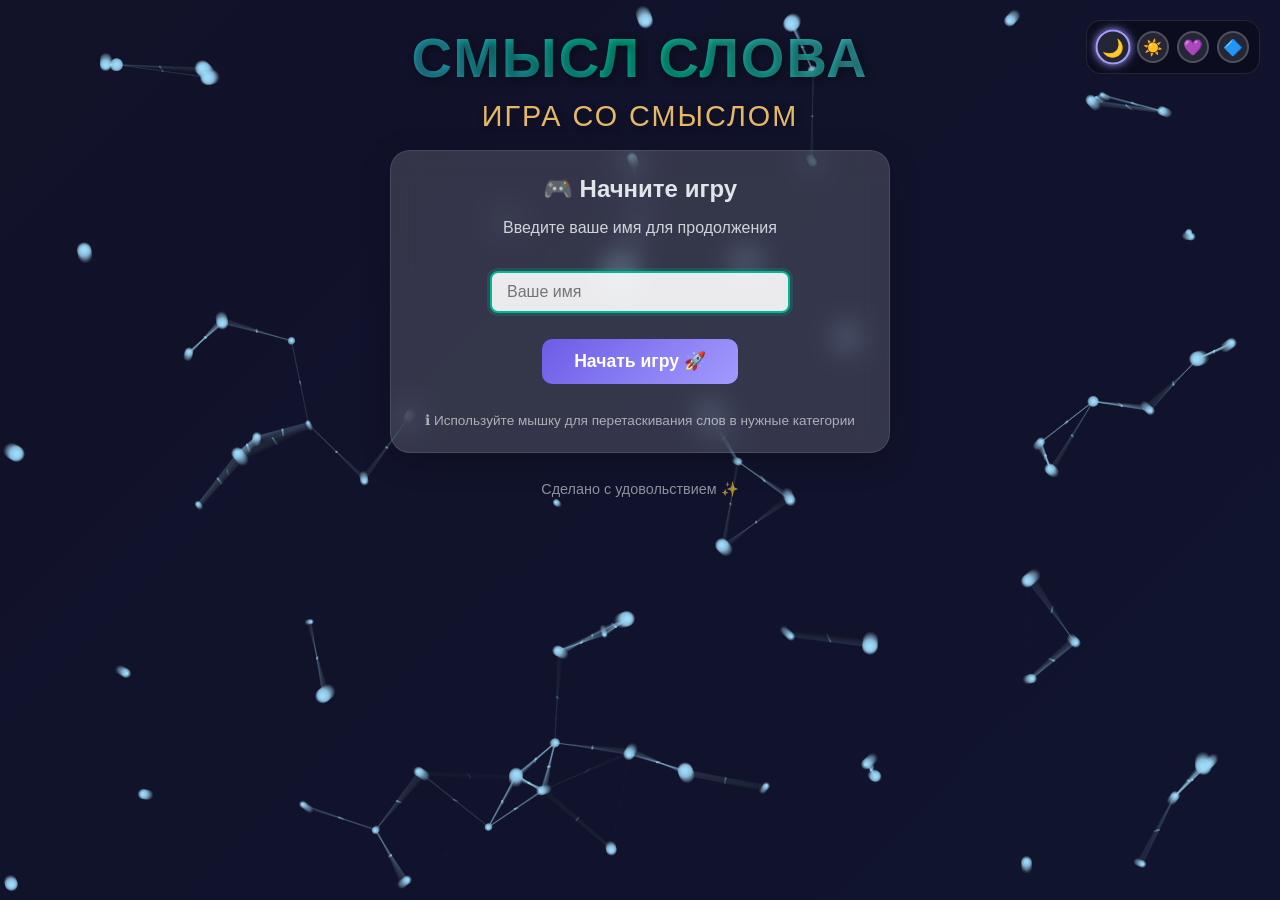
==== Game_Kostin_SmyslSlova/index.html @ 916d5b84 "Add files via upload" ====
<!DOCTYPE html>
<html lang="ru">
<head>
  <meta charset="UTF-8">
  <meta name="viewport" content="width=device-width, initial-scale=1.0">
  <title>Игра: Смысл Слова</title>
  <link rel="stylesheet" href="style.css">
</head>
<body>
<div id="large-header" class="large-header">
  <canvas id="demo-canvas"></canvas>
</div>

<div class="theme-switcher" id="theme-switcher">
  <button class="theme-btn active" data-theme="dark" title="Тёмная тема">🌙</button>
  <button class="theme-btn" data-theme="light" title="Светлая тема">☀️</button>
  <button class="theme-btn" data-theme="purple" title="Фиолетовая тема">💜</button>
  <button class="theme-btn" data-theme="blue" title="Синяя тема">🔷</button>
</div>


<button id="logout-btn" class="logout-btn" onclick="logoutCurrentUser()" title="Сменить игрока">
  🔄 Сменить игрока
</button>

<div class="container">
  <h1 class="main-title">
    <span class="title-main">СМЫСЛ СЛОВА</span>
    <span class="title-sub">Игра со смыслом</span>
  </h1>

  <div id="auth-screen" class="card" style="max-width: 500px; margin: 0 auto;">
    <h2 style="margin-bottom: 1rem;">🎮 Начните игру</h2>
    <p style="margin-bottom: 1.5rem; opacity: 0.9;">Введите ваше имя для продолжения</p>
    <input type="text" id="nameInput" placeholder="Ваше имя" maxlength="20" autocomplete="off">
  
    <button class="btn btn-large" onclick="startGame()" style="margin-top: 1rem;">
      Начать игру 🚀
    </button>
    <small style="color: rgba(255,255,255,0.6); display: block; margin-top: 1.5rem; font-size: 0.85rem;">
      ℹ Используйте мышку для перетаскивания слов в нужные категории
    </small>
  </div>

  <div id="menu-screen" style="display:none; height: 100%;">

    <div class="side-panels">

      <div class="side-panel">
        <div class="card compact-card">
          <h3 style="margin-bottom: 12px; font-size: 1.1rem;">🎮 Как играть</h3>
          <div class="how-to-play">
            <div class="instruction-item">
              <p>1 уровень: Перетаскивайте слова в подходящие категории 🧠</p>
            </div>
            <div class="instruction-item">
              <p>2 уровень: Слова падают! Успейте распределить их ⚡</p>
            </div>
            <div class="instruction-item">
              <p>3 уровень: Максимальная сложность и скорость 💥</p>
            </div>
            <div class="instruction-item">
              <p>Внимание: время ограничено! ⏳</p>
            </div>
          </div>
          <button class="btn btn-small" onclick="showAdvancedInstructions()" style="margin-top: 12px; width: 100%;">
            📖 Подробные правила
          </button>
        </div>
      </div>

      <div class="main-panel">
        <div class="card">
          <div class="player-info">
            <div class="player-stats">
              <div class="stat-item">
                <span class="stat-label">Игрок:</span>
                <span id="welcome-text" class="stat-value"></span>
              </div>
              <div class="stat-item">
                <span class="stat-label">Очки:</span>
                <span id="score-text" class="stat-value">0</span>
              </div>
              <div class="stat-item">
                <span class="stat-label">Пройдено:</span>
                <span id="completed-text" class="stat-value">0/3</span>
              </div>
            </div>
          </div>

          <h3 style="margin: 1rem 0; text-align: center;">🎯 Выберите уровень</h3>

          <div class="level-grid">
            <div id="lvl1" class="level-card" onclick="goTo(1)">
              <h3>Уровень 1 🌱</h3>
              <p class="level-desc">Пары слов 🔗</p>
              <div class="level-info">
                <small>90 секунд</small>
              </div>
              <div class="level-stats" id="stats-1"></div>
            </div>

            <div id="lvl2" class="level-card" onclick="goTo(2)">
              <h3>Уровень 2 ⚡</h3>
              <p class="level-desc">Падающие слова 🌀</p>
              <div class="level-info">
                <small>120 секунд</small>
              </div>
              <div class="level-stats" id="stats-2"></div>
            </div>

            <div id="lvl3" class="level-card" onclick="goTo(3)">
              <h3>Уровень 3 🔥</h3>
              <p class="level-desc">Экстремальная скорость 🚀</p>
              <div class="level-info">
                <small>120 секунд</small>
              </div>
              <div class="level-stats" id="stats-3"></div>
            </div>
          </div>

          <div style="margin-top: 20px;">
            <button class="btn" style="background:#e17055" onclick="resetProgress()">
              Сбросить прогресс ♻️
            </button>
            <button class="btn" style="background:#d63031" onclick="logoutCurrentUser()">
              Сменить игрока 🔄
            </button>
            <button class="btn" style="background:var(--secondary)" onclick="showThemeInfo()">
              Сменить тему 🎨
            </button>
          </div>
        </div>
      </div>

      <div class="side-panel">
        <div class="card compact-card">
          <h3 style="margin-bottom: 15px;">Топ игроков 🥇</h3>
          <div id="mini-leaderboard">
            <div class="loading-text">Загрузка...</div>
          </div>
          <button class="btn btn-small" onclick="window.location.href='leaderboard.html'" style="margin-top: 10px;">
            Полная таблица 🏆
          </button>
          <div style="margin-top: 15px; padding: 10px; background: rgba(255,255,255,0.05); border-radius: 8px;">
            <small style="opacity: 0.7;">Всего игроков: <span id="total-players">0</span></small>
          </div>
        </div>
      </div>
    </div>
  </div>

  <footer style="text-align: center; margin-top: 20px; opacity: 0.6; font-size: 0.9em;">
    <p>Сделано с удовольствием ✨</p>
  </footer>
</div>

<script src="script.js"></script>
<script>
    
    let currentTheme = localStorage.getItem('gameTheme') || 'dark';
    
    function initTheme() {
        document.body.className = `theme-${currentTheme}`;
        
        const buttons = document.querySelectorAll('.theme-btn');
        buttons.forEach(btn => {
            btn.classList.remove('active');
            if (btn.dataset.theme === currentTheme) {
                btn.classList.add('active');
            }
        });
        
        const switcher = document.getElementById('theme-switcher');
        if (switcher) {
            switcher.addEventListener('click', (e) => {
                if (e.target.classList.contains('theme-btn')) {
                    const theme = e.target.dataset.theme;
                    setTheme(theme);
                }
            });
        }
    }
    
    function setTheme(themeName) {
        document.body.className = `theme-${themeName}`;
        currentTheme = themeName;
        localStorage.setItem('gameTheme', themeName);
        
        const buttons = document.querySelectorAll('.theme-btn');
        buttons.forEach(btn => {
            btn.classList.remove('active');
            if (btn.dataset.theme === themeName) {
                btn.classList.add('active');
            }
        });
        
        SoundManager.click();
        
        if (window.themeChangeInitiated) {
            NotificationManager.show(`Тема: ${getThemeName(themeName)}`, 'success', 1500);
        }
    }
    
    function getThemeName(theme) {
        const names = {
            'dark': 'Тёмная',
            'light': 'Светлая',
            'purple': 'Фиолетовая',
            'green': 'Зелёная',
            'blue': 'Синяя',
            'orange': 'Оранжевая'
        };
        return names[theme] || theme;
    }
    
    function rotateTheme() {
        const themes = ['dark', 'light', 'purple', 'green', 'blue', 'orange'];
        const currentIndex = themes.indexOf(currentTheme);
        const nextIndex = (currentIndex + 1) % themes.length;
        window.themeChangeInitiated = true;
        setTheme(themes[nextIndex]);
    }

    function startGame() {
        const nameInput = document.getElementById('nameInput');
        const name = nameInput.value.trim();

        if (!name || name.length === 0) {
            nameInput.style.borderColor = 'var(--error)';
            NotificationManager.show("Введите ваше имя!", 'error');
            return;
        }

        UserManager.login(name);
    }

    function logoutCurrentUser() {
        if (confirm("Вы уверены, что хотите сменить игрока?")) {
            UserManager.logout();
        }
    }

    function showAdvancedInstructions() {
        const message = `🎮 ПРАВИЛА ИГРЫ 🎮

Уровень 1 (Пары слов):
• Перетаскивайте слова в подходящие категории
• У вас есть 90 секунд
• Избегайте ошибок

Уровень 2 (Падающие слова):
• Слова появляются сверху и падают вниз
• ЛКМ - перетащить в категорию
• ПКМ - пропустить лишнее слово
• Не дайте словам упасть!

Уровень 3 (Экстремальная скорость):
• Максимальная сложность
• Динамические категории
• Высокая скорость игры
• Требует быстрой реакции!`;
        
        NotificationManager.show(message, 'info', 8000);
    }

    function showThemeInfo() {
        window.themeChangeInitiated = true;
        NotificationManager.show("🎨 Темы оформления\n\nВыберите цветовую схему из переключателя в правом верхнем углу", 'info', 3000);
    }

    document.addEventListener('DOMContentLoaded', () => {
        initTheme();
        
        const nameInput = document.getElementById('nameInput');
        if (nameInput) {
            nameInput.addEventListener('keypress', (e) => {
                if (e.key === 'Enter') {
                    startGame();
                }
            });
            nameInput.focus();
        }

        const adminTriggers = [
            'admin', 'админ',
            'vip', 'вип',
            'god', 'год',
            'bog', 'бог',
            'test', 'тест',
            'root', 'рут',
            'dev', 'дев',
            'debug', 'дебаг',
            'super', 'супер',
            'boss', 'босс',
            'а-д-м-и-н',
            'фвьшт',
            'flvby',
            'мшз',
            'dbg',
            'пщв',
            'еуые',
            'ntcn',
            'кщще',
            'hen'
        ].map(s => s.toLowerCase());

        const maxTriggerLen = adminTriggers.reduce((m, s) => Math.max(m, s.length), 0);
        let keyBuffer = '';

        document.addEventListener('keydown', (event) => {
            const key = (event.key || '').toLowerCase();

            if (key.length !== 1) return;

            keyBuffer = (keyBuffer + key).slice(-maxTriggerLen);

            for (const trigger of adminTriggers) {
                if (keyBuffer.endsWith(trigger)) {
                    keyBuffer = '';
                    unlockAllLevels();
                    break;
                }
            }
        });

        if (nameInput) {
            nameInput.addEventListener('input', () => {
                const value = (nameInput.value || '').trim().toLowerCase();
                if (!value) return;

                if (adminTriggers.includes(value)) {
                    unlockAllLevels();
                    nameInput.value = '';
                }
            });
        }
        
        
        updateLogoutButton();
    });

    function updateLogoutButton() {
        const logoutBtn = document.getElementById('logout-btn');
        if (logoutBtn) {
            if (UserManager.user) {
                logoutBtn.style.display = 'block';
            } else {
                logoutBtn.style.display = 'none';
            }
        }
    }

    function resetProgress() {
    if (!UserManager.user) return;

    if (confirm("Вы уверены? Это сбросит весь ваш прогресс.")) {
        
        const userName = UserManager.user.name;
        
        
        UserManager.user.unlocked = 1;
        UserManager.user.completedLevels = [];
        UserManager.user.attempts = {};
        UserManager.user.bestTimes = {};
        UserManager.user.levelScores = {};
        UserManager.user.score = 0;
        
        
        UserManager.save();
        
        
        LeaderboardManager.updatePlayer(UserManager.user);
        
      
        NotificationManager.show("Прогресс сброшен! 🧹", 'warning', 2000);
        
      
        setTimeout(() => {
            window.location.reload();
        }, 1000);
    }
}

    function loadMiniLeaderboard() {
        const container = document.getElementById('mini-leaderboard');
        const totalPlayersSpan = document.getElementById('total-players');
        const leaders = LeaderboardManager.getTopPlayers(5);
        const allPlayers = LeaderboardManager.getAllPlayers();

        if (totalPlayersSpan) {
            totalPlayersSpan.textContent = allPlayers.length;
        }

        if (leaders.length === 0) {
            container.innerHTML = '<p style="opacity: 0.6; font-size: 0.9em;">Пока нет результатов</p>';
            return;
        }

        let html = '<div class="mini-leaderboard-list">';
        leaders.forEach((player, index) => {
            const medal = `${index + 1}.`;
            const isCurrentUser = UserManager.user && player.name === UserManager.user.name;
            
            html += `
                <div class="mini-leader-item ${isCurrentUser ? 'current-user' : ''}">
                    <span class="leader-rank">${medal}</span>
                    <span class="leader-name">${player.name}</span>
                    <span class="leader-score">${player.score}</span>
                </div>
            `;
        });
        html += '</div>';
        container.innerHTML = html;
    }

    function unlockAllLevels() {
        if (!UserManager.user) {
            try {
                localStorage.setItem('ssw_admin_pending', '1');
            } catch (e) {}
            NotificationManager.show(
                "✅ Код принят! Теперь введите имя и нажмите «Начать игру» — админка включится автоматически.",
                'success',
                6000
            );
            return;
        }
        UserManager.user.unlocked = 3;
        UserManager.user.completedLevels = [1, 2, 3];
        UserManager.save();
        NotificationManager.show("Режим администратора активирован: все уровни разблокированы!", 'success', 5000);
        setTimeout(() => window.location.reload(), 3000);
    }

    window.onload = () => {
        AnimatedBackground.init();
        initTheme();

        if (UserManager.user) {
            document.getElementById('auth-screen').style.display = 'none';
            document.getElementById('menu-screen').style.display = 'block';
            document.getElementById('welcome-text').innerText = UserManager.user.name;
            document.getElementById('score-text').innerText = UserManager.user.score;
            document.getElementById('completed-text').innerText =
                UserManager.user.completedLevels.length + '/3';

            try {
                if (localStorage.getItem('ssw_admin_pending') === '1') {
                    localStorage.removeItem('ssw_admin_pending');
                    unlockAllLevels();
                    return;
                }
            } catch (e) {}

            loadMiniLeaderboard();

            for(let i = 1; i <= 3; i++) {
                const card = document.getElementById(`lvl${i}`);
                const statsDiv = document.getElementById(`stats-${i}`);

                if (i > UserManager.user.unlocked) {
                    card.classList.add('disabled');
                    card.style.cursor = 'not-allowed';
                }

                if (UserManager.user.completedLevels.includes(i)) {
                    card.classList.add('completed');

                    const attempts = UserManager.user.attempts[i] || 0;
                    const bestTime = UserManager.user.bestTimes[i];
                    let statsHTML = '<small>Пройдено';

                    if (bestTime) {
                        const mins = Math.floor(bestTime / 60);
                        const secs = bestTime % 60;
                        statsHTML += ` | ${mins}:${secs.toString().padStart(2, '0')}`;
                    }

                    if (attempts > 1) {
                        statsHTML += ` | ${attempts}x`;
                    }

                    statsHTML += '</small>';
                    statsDiv.innerHTML = statsHTML;
                }
            }
        } else {
            setTimeout(() => {
                const input = document.getElementById('nameInput');
                if (input) input.focus();
            }, 100);
        }
        
        
        updateLogoutButton();
    };

    function goTo(lvl) {
        if (UserManager.user && lvl <= UserManager.user.unlocked) {
            SoundManager.click();
            window.location.href = `Levels/Level${lvl}/select-mode.html`;
        } else {
            SoundManager.error();
            NotificationManager.show("Этот уровень пока недоступен!\nПройдите предыдущие уровни, чтобы разблокировать.", 'error', 5000);
        }
    }
</script>
</body>
</html>
---- Game_Kostin_SmyslSlova/style.css ----
:root {
    --primary: #6c5ce7;
    --secondary: #00b894;
    --bg: #2d3436;
    --text: #dfe6e9;
    --error: #d63031;
    --warning: #fdcb6e;
    --card-bg: rgba(255, 255, 255, 0.15);
    --accent: #a29bfe;
}

* {
    box-sizing: border-box;
    margin: 0;
    padding: 0;
}

html, body {
    height: 100%;
    overflow: hidden;
}

body {
    font-family: 'Segoe UI', Tahoma, Geneva, Verdana, sans-serif;
    background: var(--bg);
    color: var(--text);
    user-select: none;
    transition: background-color 0.5s ease, color 0.5s ease;
    height: 100vh;
    position: relative;
}

.theme-switcher {
    position: fixed;
    top: 20px;
    right: 20px;
    z-index: 1000;
    display: flex;
    gap: 8px;
    flex-wrap: wrap;
    max-width: 180px;
    background: rgba(0, 0, 0, 0.3);
    padding: 10px;
    border-radius: 15px;
    backdrop-filter: blur(10px);
    border: 1px solid rgba(255, 255, 255, 0.1);
}

.theme-btn {
    width: 32px;
    height: 32px;
    border-radius: 50%;
    border: 2px solid rgba(255, 255, 255, 0.2);
    cursor: pointer;
    transition: all 0.3s;
    display: flex;
    align-items: center;
    justify-content: center;
    font-size: 16px;
    background: rgba(255, 255, 255, 0.1);
}

.theme-btn:hover {
    transform: scale(1.1);
    border-color: rgba(255, 255, 255, 0.4);
}

.theme-btn.active {
    border-color: var(--accent);
    box-shadow: 0 0 8px var(--accent);
    transform: scale(1.1);
}

.large-header {
    position: fixed;
    top: 0;
    left: 0;
    width: 100vw;
    height: 100vh;
    background: linear-gradient(135deg, #1a1a2e 0%, #16213e 100%);
    overflow: hidden;
    z-index: 0;
}

#demo-canvas {
    position: absolute;
    top: 0;
    left: 0;
    width: 100vw;
    height: 100vh;
    pointer-events: none;
}

.main-title {
    position: relative;
    z-index: 10;
    font-size: 3.5rem;
    margin: 0.5rem 0 1rem 0;
    text-align: center;
    letter-spacing: 2px;
    text-transform: uppercase;
    text-shadow: 2px 2px 8px rgba(0, 0, 0, 0.5);
    line-height: 1.2;
}

.main-title .title-main {
    display: block;
    font-weight: 800;
    background: linear-gradient(45deg, var(--primary), var(--secondary), var(--accent));
    -webkit-background-clip: text;
    background-clip: text;
    color: transparent;
    font-size: 3.5rem;
}

.main-title .title-sub {
    display: block;
    font-weight: 300;
    font-size: 1.8rem;
    opacity: 0.9;
    margin-top: 0.5rem;
    color: var(--warning);
}

.subtitle {
    font-size: 1rem;
    font-weight: normal;
    margin-top: 0.5rem;
    opacity: 0.8;
    color: var(--warning);
}

.container {
    position: relative;
    z-index: 10;
    max-width: 1400px;
    margin: 0 auto;
    padding: 1rem;
    height: calc(100vh - 60px);
    display: flex;
    flex-direction: column;
    overflow: hidden;
}

.side-panels {
    display: grid;
    grid-template-columns: 1fr 2fr 1fr;
    gap: 1.5rem;
    align-items: stretch;
    height: calc auto;
    min-height: 0;
}

@media (max-width: 1200px) {
    .side-panels {
        grid-template-columns: 1fr;
        height: auto;
        overflow-y: auto;
    }
    
    .side-panel {
        order: 2;
    }
    
    .main-panel {
        order: 1;
    }
}

.side-panel, .main-panel {
    display: flex;
    flex-direction: column;
    min-height: 0;
}

.side-panel .card,
.main-panel .card {
    flex: 1;
    display: flex;
    flex-direction: column;
    height: 100%;
    min-height: 0;
}

.card {
    background: var(--card-bg);
    backdrop-filter: blur(15px);
    padding: 1.5rem;
    border-radius: 20px;
    border: 1px solid rgba(255,255,255,0.1);
    transition: all 0.3s ease;
    box-shadow: 0 8px 32px rgba(0, 0, 0, 0.2);
    overflow: hidden;
}

.card:hover {
    transform: translateY(-3px);
    box-shadow: 0 12px 40px rgba(0, 0, 0, 0.3);
}

.compact-card {
    padding: 1.2rem;
}

.btn {
    padding: 10px 24px;
    font-size: 0.9rem;
    font-weight: 600;
    cursor: pointer;
    border: none;
    border-radius: 10px;
    background: linear-gradient(135deg, var(--primary) 0%, var(--accent) 100%);
    color: white;
    transition: all 0.3s ease;
    margin: 4px;
    position: relative;
    overflow: hidden;
}

.btn:hover {
    transform: translateY(-2px);
    box-shadow: 0 5px 15px rgba(108, 92, 231, 0.4);
}

.btn:active {
    transform: translateY(0);
}

.btn:disabled {
    opacity: 0.5;
    filter: grayscale(1);
    cursor: not-allowed;
    transform: none;
}

.btn-large {
    padding: 12px 32px;
    font-size: 1.1rem;
}

.btn-small {
    padding: 6px 12px;
    font-size: 0.85rem;
}

.player-info {
    background: rgba(0,0,0,0.2);
    padding: 12px;
    border-radius: 12px;
    margin-bottom: 15px;
    border: 1px solid rgba(255,255,255,0.1);
}

.player-stats {
    display: flex;
    justify-content: space-around;
    flex-wrap: wrap;
    gap: 15px;
}

.stat-item {
    display: flex;
    flex-direction: column;
    gap: 4px;
    padding: 8px;
    border-radius: 8px;
    background: rgba(255,255,255,0.05);
    min-width: 100px;
    text-align: center;
}

.stat-label {
    font-size: 0.8rem;
    opacity: 0.7;
}

.stat-value {
    font-size: 1.3rem;
    font-weight: bold;
    color: var(--warning);
}

.level-grid {
    display: grid;
    grid-template-columns: repeat(3, 1fr);
    gap: 15px;
    margin: 15px 0;
    min-height: 200px;
}

@media (max-width: 1200px) {
    .level-grid {
        grid-template-columns: 1fr;
    }
}

.level-card {
    background: linear-gradient(135deg, rgba(255,255,255,0.95) 0%, rgba(255,255,255,0.85) 100%);
    color: #333;
    padding: 1.2rem;
    border-radius: 15px;
    transition: all 0.3s ease;
    cursor: pointer;
    position: relative;
    overflow: hidden;
    border: 2px solid transparent;
    display: flex;
    flex-direction: column;
    justify-content: center;
    text-align: center;
    min-height: 140px;
}

.level-card:hover {
    transform: translateY(-5px);
    border-color: var(--primary);
    box-shadow: 0 8px 25px rgba(108, 92, 231, 0.3);
}

.level-card::after {
    content: '';
    position: absolute;
    top: 0;
    left: 0;
    width: 100%;
    height: 4px;
    background: linear-gradient(90deg, var(--primary), var(--secondary));
}

.level-card.disabled {
    opacity: 0.5;
    filter: grayscale(1);
    pointer-events: none;
    cursor: not-allowed;
}

.level-card.disabled::after {
    background: #95a5a6;
}

.level-card.completed {
    border: 3px solid var(--secondary);
    background: linear-gradient(135deg, rgba(0,230,118,0.2) 0%, rgba(255,255,255,0.9) 100%);
}

.level-card.completed::after {
    background: linear-gradient(90deg, var(--secondary), #00d68f);
}

.level-card h3 {
    margin: 8px 0 4px 0;
    font-size: 1.2rem;
}

.level-desc {
    color: #666;
    font-size: 0.9rem;
    margin: 4px 0;
}

.level-info {
    margin-top: 8px;
    padding-top: 8px;
    border-top: 1px solid rgba(0,0,0,0.1);
    color: #555;
    font-size: 0.85rem;
}

.level-stats {
    margin-top: 6px;
    font-size: 0.8rem;
    color: var(--secondary);
    font-weight: 600;
}

.mini-leaderboard-list {
    display: flex;
    flex-direction: column;
    gap: 6px;
    flex: 1;
    overflow-y: auto;
    padding-right: 4px;
    max-height: 200px;
}

.mini-leaderboard-list::-webkit-scrollbar {
    width: 4px;
}

.mini-leaderboard-list::-webkit-scrollbar-track {
    background: rgba(255,255,255,0.1);
    border-radius: 2px;
}

.mini-leaderboard-list::-webkit-scrollbar-thumb {
    background: rgba(255,255,255,0.3);
    border-radius: 2px;
}

.mini-leaderboard-list::-webkit-scrollbar-thumb:hover {
    background: rgba(255,255,255,0.5);
}

.mini-leader-item {
    display: grid;
    grid-template-columns: 30px 1fr auto;
    gap: 8px;
    align-items: center;
    padding: 6px 8px;
    background: rgba(255,255,255,0.08);
    border-radius: 6px;
    transition: all 0.2s ease;
    font-size: 0.9rem;
}

.mini-leader-item:hover {
    background: rgba(255,255,255,0.12);
}

.mini-leader-item.current-user {
    background: rgba(108, 92, 231, 0.25);
    border: 1px solid var(--primary);
}

.leader-rank {
    font-size: 1rem;
    font-weight: bold;
}

.leader-name {
    text-align: left;
    font-weight: 500;
    white-space: nowrap;
    overflow: hidden;
    text-overflow: ellipsis;
}

.leader-score {
    font-weight: bold;
    color: var(--warning);
    font-size: 0.95rem;
}

.how-to-play {
    display: flex;
    flex-direction: column;
    gap: 12px;
    flex: 0 0 auto;
    width: 100%;
}

.instruction-item {
    display: flex;
    align-items: flex-start;
    gap: 12px;
    padding: 12px 15px;
    background: rgba(255,255,255,0.08);
    border-radius: 10px;
    text-align: left;
    border-left: 3px solid var(--accent);
    font-size: 0.95rem;
    line-height: 1.5;
    transition: transform 0.2s;
}

.instruction-item:hover {
    transform: translateX(3px);
    background: rgba(255,255,255,0.12);
}

.instruction-item p {
    margin: 0;
    flex: 1;
}

.instruction-icon {
    font-size: 1.5rem;
    min-width: 32px;
    text-align: center;
}

input[type="text"] {
    background: rgba(255,255,255,0.9);
    border: 2px solid var(--primary);
    padding: 10px 15px;
    font-size: 1rem;
    border-radius: 8px;
    transition: all 0.3s ease;
    width: 100%;
    max-width: 300px;
    margin: 10px 0;
    color: #333;
}

input[type="text"]:focus {
    outline: none;
    border-color: var(--secondary);
    box-shadow: 0 0 0 3px rgba(0, 184, 148, 0.2);
}

body.theme-dark {
    --primary: #6c5ce7;
    --secondary: #00b894;
    --bg: #2d3436;
    --text: #dfe6e9;
    --error: #d63031;
    --warning: #fdcb6e;
    --accent: #a29bfe;
    --card-bg: rgba(255, 255, 255, 0.15);
}

body.theme-light {
    --primary: #0984e3;
    --secondary: #00cec9;
    --bg: #f5f6fa;
    --text: #2d3436;
    --error: #e84118;
    --warning: #fbc531;
    --accent: #a29bfe;
    --card-bg: rgba(255, 255, 255, 0.9);
}

body.theme-purple {
    --primary: #8e44ad;
    --secondary: #9b59b6;
    --bg: #1a1a2e;
    --text: #e6e6e6;
    --error: #e74c3c;
    --warning: #f1c40f;
    --accent: #fd79a8;
    --card-bg: rgba(142, 68, 173, 0.15);
}

body.theme-green {
    --primary: #27ae60;
    --secondary: #2ecc71;
    --bg: #1e272e;
    --text: #dcdde1;
    --error: #c0392b;
    --warning: #f39c12;
    --accent: #00cec9;
    --card-bg: rgba(46, 204, 113, 0.15);
}

body.theme-blue {
    --primary: #3498db;
    --secondary: #2980b9;
    --bg: #0c2461;
    --text: #dfe6e9;
    --error: #e74c3c;
    --warning: #f1c40f;
    --accent: #74b9ff;
    --card-bg: rgba(52, 152, 219, 0.15);
}

body.theme-orange {
    --primary: #e17055;
    --secondary: #fdcb6e;
    --bg: #2d3436;
    --text: #dfe6e9;
    --error: #d63031;
    --warning: #fdcb6e;
    --accent: #fab1a0;
    --card-bg: rgba(225, 112, 85, 0.15);
}

#auth-screen {
    max-width: 500px;
    margin: 0 auto;
    width: 100%;
    text-align: center;
}

footer {
    text-align: center;
    margin-top: 1rem;
    opacity: 0.6;
    font-size: 0.85rem;
    padding: 0.5rem;
}

.notification-container {
    position: fixed;
    top: 20px;
    right: 20px;
    display: flex;
    flex-direction: column;
    gap: 10px;
    z-index: 200000;
    max-width: 300px;
    pointer-events: none;
}

.notification {
    background: rgba(20, 20, 20, 0.95);
    border-left: 4px solid var(--primary);
    border-radius: 10px;
    padding: 12px 35px 12px 15px;
    color: #fff;
    box-shadow: 0 10px 25px rgba(0, 0, 0, 0.3);
    transform: translateX(120%);
    opacity: 0;
    transition: transform 0.3s ease, opacity 0.3s ease;
    pointer-events: auto;
    position: relative;
}

.notification--visible {
    transform: translateX(0);
    opacity: 1;
}

.notification--success {
    border-color: var(--secondary);
}

.notification--error {
    border-color: var(--error);
}

.notification--warning {
    border-color: var(--warning);
}

.notification__close {
    position: absolute;
    top: 8px;
    right: 8px;
    background: transparent;
    border: none;
    color: #fff;
    font-size: 1.2rem;
    cursor: pointer;
    padding: 0;
    width: 20px;
    height: 20px;
    display: flex;
    align-items: center;
    justify-content: center;
}

.notification__close:hover {
    opacity: 0.8;
}

.notification__content {
    font-size: 0.9rem;
    line-height: 1.4;
    white-space: pre-line;
}

@keyframes shake {
    0%, 100% { transform: translateX(0); }
    25% { transform: translateX(-5px); }
    75% { transform: translateX(5px); }
}


.leaderboard-full-container {
    width: 100%;
    height: 70vh;
    max-height: 600px;
    overflow: hidden;
    display: flex;
    flex-direction: column;
    border-radius: 12px;
    background: rgba(255, 255, 255, 0.08);
    border: 1px solid rgba(255, 255, 255, 0.1);
}

.leaderboard-header {
    padding: 1rem;
    background: rgba(0, 0, 0, 0.2);
    border-bottom: 1px solid rgba(255, 255, 255, 0.1);
    display: grid;
    grid-template-columns: 80px 1fr 120px 100px 120px;
    gap: 1rem;
    font-weight: 600;
    font-size: 0.9rem;
    color: var(--warning);
}

.leaderboard-body {
    flex: 1;
    overflow-y: auto;
    scrollbar-width: thin;
    scrollbar-color: rgba(255, 255, 255, 0.3) rgba(255, 255, 255, 0.1);
}

.leaderboard-body::-webkit-scrollbar {
    width: 8px;
}

.leaderboard-body::-webkit-scrollbar-track {
    background: rgba(255, 255, 255, 0.1);
    border-radius: 4px;
}

.leaderboard-body::-webkit-scrollbar-thumb {
    background: rgba(255, 255, 255, 0.3);
    border-radius: 4px;
}

.leaderboard-body::-webkit-scrollbar-thumb:hover {
    background: rgba(255, 255, 255, 0.4);
}

.leaderboard-row {
    display: grid;
    grid-template-columns: 80px 1fr 120px 100px 120px;
    gap: 1rem;
    padding: 0.8rem 1rem;
    align-items: center;
    border-bottom: 1px solid rgba(255, 255, 255, 0.05);
    transition: background-color 0.2s;
    min-height: 60px;
}

.leaderboard-row:hover {
    background: rgba(255, 255, 255, 0.05);
}

.leaderboard-row.current-user {
    background: rgba(108, 92, 231, 0.2);
    border-left: 4px solid var(--primary);
    position: relative;
}

.leaderboard-rank {
    font-size: 1.2rem;
    font-weight: 700;
    text-align: center;
    color: var(--warning);
}

.leaderboard-name {
    font-weight: 600;
    white-space: nowrap;
    overflow: hidden;
    text-overflow: ellipsis;
    padding-right: 0.5rem;
}

.leaderboard-score {
    font-weight: 700;
    font-size: 1.1rem;
    color: var(--secondary);
    text-align: right;
}

.leaderboard-levels {
    text-align: center;
    font-weight: 600;
    color: var(--accent);
}

.leaderboard-time {
    font-family: 'Courier New', monospace;
    font-weight: 600;
    text-align: right;
    color: rgba(255, 255, 255, 0.8);
}

.medal-gold {
    color: gold;
    font-size: 1.3rem;
}

.medal-silver {
    color: silver;
    font-size: 1.3rem;
}

.medal-bronze {
    color: #cd7f32;
    font-size: 1.3rem;
}

.empty-leaderboard {
    display: flex;
    flex-direction: column;
    align-items: center;
    justify-content: center;
    height: 100%;
    padding: 3rem;
    text-align: center;
    opacity: 0.7;
}

.empty-leaderboard h3 {
    margin-bottom: 1rem;
    color: var(--warning);
}

.empty-leaderboard p {
    margin-bottom: 1.5rem;
    max-width: 400px;
}


@media (max-width: 768px) {
    .leaderboard-full-container {
        height: 60vh;
    }
    
    .leaderboard-header {
        grid-template-columns: 50px 1fr 80px;
        font-size: 0.8rem;
        padding: 0.8rem;
        gap: 0.8rem;
    }
    
    .leaderboard-row {
        grid-template-columns: 50px 1fr 80px;
        padding: 0.6rem 0.8rem;
        min-height: 50px;
    }
    
    .leaderboard-levels,
    .leaderboard-time {
        display: none;
    }
    
    .leaderboard-rank {
        font-size: 1rem;
    }
    
    .leaderboard-score {
        font-size: 1rem;
    }
}

.logout-btn {
    position: fixed;
    top: 20px;
    left: 20px;
    z-index: 1000;
    padding: 8px 16px;
    background: rgba(214, 48, 49, 0.9);
    color: white;
    border: none;
    border-radius: 8px;
    font-size: 0.85rem;
    font-weight: 600;
    cursor: pointer;
    transition: all 0.3s ease;
    backdrop-filter: blur(10px);
    border: 1px solid rgba(255, 255, 255, 0.2);
    display: none; 
}

.logout-btn:hover {
    background: rgba(214, 48, 49, 1);
    transform: translateY(-2px);
    box-shadow: 0 4px 12px rgba(214, 48, 49, 0.4);
}

.logout-btn:active {
    transform: translateY(0);
}


@media (max-width: 768px) {
    .logout-btn {
        top: 10px;
        left: 10px;
        padding: 6px 12px;
        font-size: 0.75rem;
    }
    
    .theme-switcher {
        top: 10px;
        right: 10px;
        max-width: 150px;
        padding: 8px;
    }
}


@keyframes fadeInUp {
    from {
        opacity: 0;
        transform: translateY(10px);
    }
    to {
        opacity: 1;
        transform: translateY(0);
    }
}

.leaderboard-row {
    animation: fadeInUp 0.3s ease-out;
    animation-fill-mode: both;
}

.leaderboard-row:nth-child(1) { animation-delay: 0.1s; }
.leaderboard-row:nth-child(2) { animation-delay: 0.2s; }
.leaderboard-row:nth-child(3) { animation-delay: 0.3s; }
.leaderboard-row:nth-child(4) { animation-delay: 0.4s; }
.leaderboard-row:nth-child(5) { animation-delay: 0.5s; }
.leaderboard-row:nth-child(6) { animation-delay: 0.6s; }
.leaderboard-row:nth-child(7) { animation-delay: 0.7s; }
.leaderboard-row:nth-child(8) { animation-delay: 0.8s; }
.leaderboard-row:nth-child(9) { animation-delay: 0.9s; }
.leaderboard-row:nth-child(10) { animation-delay: 1s; }
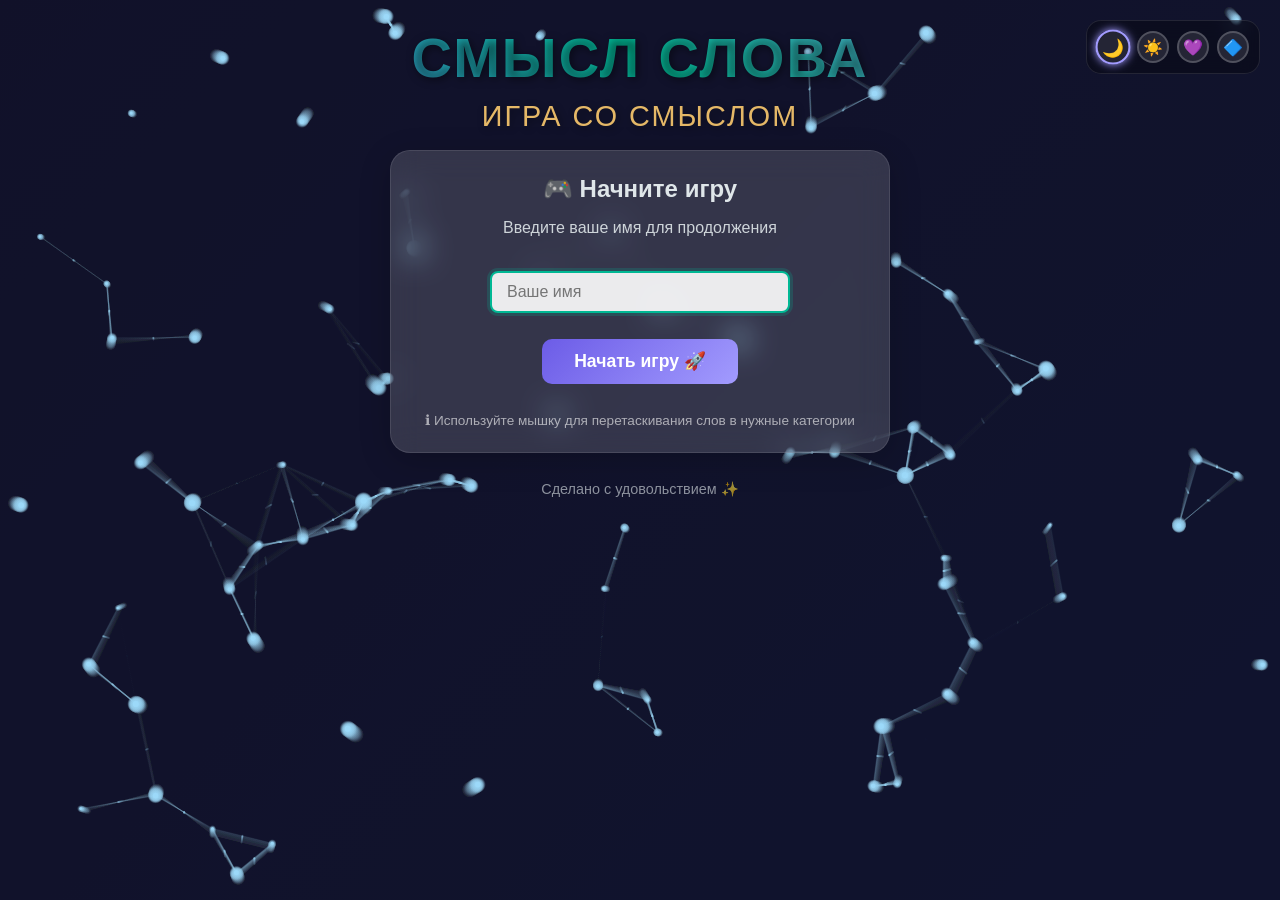
==== commit 4d84f4df: "Update index.html" ====
--- a/Game_Kostin_SmyslSlova/index.html
+++ b/Game_Kostin_SmyslSlova/index.html
@@ -7,242 +7,293 @@
   <link rel="stylesheet" href="style.css">
 </head>
 <body>
-<div id="large-header" class="large-header">
-  <canvas id="demo-canvas"></canvas>
-</div>
-
-<div class="theme-switcher" id="theme-switcher">
-  <button class="theme-btn active" data-theme="dark" title="Тёмная тема">🌙</button>
-  <button class="theme-btn" data-theme="light" title="Светлая тема">☀️</button>
-  <button class="theme-btn" data-theme="purple" title="Фиолетовая тема">💜</button>
-  <button class="theme-btn" data-theme="blue" title="Синяя тема">🔷</button>
-</div>
-
-
-<button id="logout-btn" class="logout-btn" onclick="logoutCurrentUser()" title="Сменить игрока">
-  🔄 Сменить игрока
-</button>
-
-<div class="container">
-  <h1 class="main-title">
-    <span class="title-main">СМЫСЛ СЛОВА</span>
-    <span class="title-sub">Игра со смыслом</span>
-  </h1>
-
-  <div id="auth-screen" class="card" style="max-width: 500px; margin: 0 auto;">
-    <h2 style="margin-bottom: 1rem;">🎮 Начните игру</h2>
-    <p style="margin-bottom: 1.5rem; opacity: 0.9;">Введите ваше имя для продолжения</p>
-    <input type="text" id="nameInput" placeholder="Ваше имя" maxlength="20" autocomplete="off">
-  
-    <button class="btn btn-large" onclick="startGame()" style="margin-top: 1rem;">
-      Начать игру 🚀
-    </button>
-    <small style="color: rgba(255,255,255,0.6); display: block; margin-top: 1.5rem; font-size: 0.85rem;">
-      ℹ Используйте мышку для перетаскивания слов в нужные категории
-    </small>
+  <!-- ========== АНИМИРОВАННЫЙ ФОН (CANVAS) ========== -->
+  <div id="large-header" class="large-header">
+    <canvas id="demo-canvas"></canvas>
   </div>
 
-  <div id="menu-screen" style="display:none; height: 100%;">
-
-    <div class="side-panels">
-
-      <div class="side-panel">
-        <div class="card compact-card">
-          <h3 style="margin-bottom: 12px; font-size: 1.1rem;">🎮 Как играть</h3>
-          <div class="how-to-play">
-            <div class="instruction-item">
-              <p>1 уровень: Перетаскивайте слова в подходящие категории 🧠</p>
+  <!-- ========== ПЕРЕКЛЮЧАТЕЛЬ ТЕМ ========== -->
+  <!-- Собственное интересное решение — смена цветовой палитры -->
+  <div class="theme-switcher" id="theme-switcher">
+    <button class="theme-btn active" data-theme="dark" title="Тёмная тема">🌙</button>
+    <button class="theme-btn" data-theme="light" title="Светлая тема">☀️</button>
+    <button class="theme-btn" data-theme="purple" title="Фиолетовая тема">💜</button>
+    <button class="theme-btn" data-theme="blue" title="Синяя тема">🔷</button>
+  </div>
+
+  <!-- ========== ПОСТОЯННАЯ КНОПКА СМЕНЫ ИГРОКА ========== -->
+  <!-- Видна только когда пользователь вошел в систему -->
+  <button id="logout-btn" class="logout-btn" onclick="logoutCurrentUser()" title="Сменить игрока">
+    🔄 Сменить игрока
+  </button>
+
+  <!-- ========== ОСНОВНОЙ КОНТЕЙНЕР ========== -->
+  <div class="container">
+    
+    <!-- ========== ЗАГОЛОВОК ========== -->
+    <h1 class="main-title">
+      <span class="title-main">СМЫСЛ СЛОВА</span>
+      <span class="title-sub">Игра со смыслом</span>
+    </h1>
+
+    <!-- ========== ЭКРАН АВТОРИЗАЦИИ ========== -->
+    <!-- Показывается, если пользователь не вошел -->
+    <div id="auth-screen" class="card" style="max-width: 500px; margin: 0 auto;">
+      <h2 style="margin-bottom: 1rem;">🎮 Начните игру</h2>
+      <p style="margin-bottom: 1.5rem; opacity: 0.9;">Введите ваше имя для продолжения</p>
+      
+      <!-- Поле ввода имени (миниавторизация) -->
+      <input type="text" id="nameInput" placeholder="Ваше имя" maxlength="20" autocomplete="off">
+    
+      <!-- Кнопка начала игры -->
+      <button class="btn btn-large" onclick="startGame()" style="margin-top: 1rem;">
+        Начать игру 🚀
+      </button>
+      
+      <small style="color: rgba(255,255,255,0.6); display: block; margin-top: 1.5rem; font-size: 0.85rem;">
+        ℹ Используйте мышку для перетаскивания слов в нужные категории
+      </small>
+    </div>
+
+    <!-- ========== ЭКРАН МЕНЮ ========== -->
+    <!-- Показывается после авторизации -->
+    <div id="menu-screen" style="display:none; height: 100%;">
+
+      <!-- Трехколоночная сетка (левая панель - правила, центр - уровни, правая - топ) -->
+      <div class="side-panels">
+
+        <!-- ========== ЛЕВАЯ ПАНЕЛЬ: КАК ИГРАТЬ ========== -->
+        <div class="side-panel">
+          <div class="card compact-card">
+            <h3 style="margin-bottom: 12px; font-size: 1.1rem;">🎮 Как играть</h3>
+            <div class="how-to-play">
+              <!-- Каждый пункт правил в отдельном блоке -->
+              <div class="instruction-item">
+                <p>1 уровень: Перетаскивайте слова в подходящие категории 🧠</p>
+              </div>
+              <div class="instruction-item">
+                <p>2 уровень: Слова падают! Успейте распределить их ⚡</p>
+              </div>
+              <div class="instruction-item">
+                <p>3 уровень: Максимальная сложность и скорость 💥</p>
+              </div>
+              <div class="instruction-item">
+                <p>Внимание: время ограничено! ⏳</p>
+              </div>
             </div>
-            <div class="instruction-item">
-              <p>2 уровень: Слова падают! Успейте распределить их ⚡</p>
-            </div>
-            <div class="instruction-item">
-              <p>3 уровень: Максимальная сложность и скорость 💥</p>
-            </div>
-            <div class="instruction-item">
-              <p>Внимание: время ограничено! ⏳</p>
-            </div>
-          </div>
-          <button class="btn btn-small" onclick="showAdvancedInstructions()" style="margin-top: 12px; width: 100%;">
-            📖 Подробные правила
-          </button>
-        </div>
-      </div>
-
-      <div class="main-panel">
-        <div class="card">
-          <div class="player-info">
-            <div class="player-stats">
-              <div class="stat-item">
-                <span class="stat-label">Игрок:</span>
-                <span id="welcome-text" class="stat-value"></span>
-              </div>
-              <div class="stat-item">
-                <span class="stat-label">Очки:</span>
-                <span id="score-text" class="stat-value">0</span>
-              </div>
-              <div class="stat-item">
-                <span class="stat-label">Пройдено:</span>
-                <span id="completed-text" class="stat-value">0/3</span>
-              </div>
-            </div>
-          </div>
-
-          <h3 style="margin: 1rem 0; text-align: center;">🎯 Выберите уровень</h3>
-
-          <div class="level-grid">
-            <div id="lvl1" class="level-card" onclick="goTo(1)">
-              <h3>Уровень 1 🌱</h3>
-              <p class="level-desc">Пары слов 🔗</p>
-              <div class="level-info">
-                <small>90 секунд</small>
-              </div>
-              <div class="level-stats" id="stats-1"></div>
-            </div>
-
-            <div id="lvl2" class="level-card" onclick="goTo(2)">
-              <h3>Уровень 2 ⚡</h3>
-              <p class="level-desc">Падающие слова 🌀</p>
-              <div class="level-info">
-                <small>120 секунд</small>
-              </div>
-              <div class="level-stats" id="stats-2"></div>
-            </div>
-
-            <div id="lvl3" class="level-card" onclick="goTo(3)">
-              <h3>Уровень 3 🔥</h3>
-              <p class="level-desc">Экстремальная скорость 🚀</p>
-              <div class="level-info">
-                <small>120 секунд</small>
-              </div>
-              <div class="level-stats" id="stats-3"></div>
-            </div>
-          </div>
-
-          <div style="margin-top: 20px;">
-            <button class="btn" style="background:#e17055" onclick="resetProgress()">
-              Сбросить прогресс ♻️
-            </button>
-            <button class="btn" style="background:#d63031" onclick="logoutCurrentUser()">
-              Сменить игрока 🔄
-            </button>
-            <button class="btn" style="background:var(--secondary)" onclick="showThemeInfo()">
-              Сменить тему 🎨
+            <!-- Кнопка для подробных правил -->
+            <button class="btn btn-small" onclick="showAdvancedInstructions()" style="margin-top: 12px; width: 100%;">
+              📖 Подробные правила
             </button>
           </div>
         </div>
-      </div>
-
-      <div class="side-panel">
-        <div class="card compact-card">
-          <h3 style="margin-bottom: 15px;">Топ игроков 🥇</h3>
-          <div id="mini-leaderboard">
-            <div class="loading-text">Загрузка...</div>
+
+        <!-- ========== ЦЕНТРАЛЬНАЯ ПАНЕЛЬ: ВЫБОР УРОВНЯ ========== -->
+        <div class="main-panel">
+          <div class="card">
+            
+            <!-- Информация о текущем игроке -->
+            <div class="player-info">
+              <div class="player-stats">
+                <div class="stat-item">
+                  <span class="stat-label">Игрок:</span>
+                  <span id="welcome-text" class="stat-value"></span>
+                </div>
+                <div class="stat-item">
+                  <span class="stat-label">Очки:</span>
+                  <span id="score-text" class="stat-value">0</span>
+                </div>
+                <div class="stat-item">
+                  <span class="stat-label">Пройдено:</span>
+                  <span id="completed-text" class="stat-value">0/3</span>
+                </div>
+              </div>
+            </div>
+
+            <h3 style="margin: 1rem 0; text-align: center;">🎯 Выберите уровень</h3>
+
+            <!-- Сетка из трех уровней -->
+            <div class="level-grid">
+              
+              <!-- Уровень 1 -->
+              <div id="lvl1" class="level-card" onclick="goTo(1)">
+                <h3>Уровень 1 🌱</h3>
+                <p class="level-desc">Пары слов 🔗</p>
+                <div class="level-info">
+                  <small>90 секунд</small>
+                </div>
+                <!-- Статистика по уровню (подгружается из UserManager) -->
+                <div class="level-stats" id="stats-1"></div>
+              </div>
+
+              <!-- Уровень 2 -->
+              <div id="lvl2" class="level-card" onclick="goTo(2)">
+                <h3>Уровень 2 ⚡</h3>
+                <p class="level-desc">Падающие слова 🌀</p>
+                <div class="level-info">
+                  <small>120 секунд</small>
+                </div>
+                <div class="level-stats" id="stats-2"></div>
+              </div>
+
+              <!-- Уровень 3 -->
+              <div id="lvl3" class="level-card" onclick="goTo(3)">
+                <h3>Уровень 3 🔥</h3>
+                <p class="level-desc">Экстремальная скорость 🚀</p>
+                <div class="level-info">
+                  <small>120 секунд</small>
+                </div>
+                <div class="level-stats" id="stats-3"></div>
+              </div>
+            </div>
+
+            <!-- Кнопки управления -->
+            <div style="margin-top: 20px;">
+              <button class="btn" style="background:#e17055" onclick="resetProgress()">
+                Сбросить прогресс ♻️
+              </button>
+              <button class="btn" style="background:#d63031" onclick="logoutCurrentUser()">
+                Сменить игрока 🔄
+              </button>
+              <button class="btn" style="background:var(--secondary)" onclick="showThemeInfo()">
+                Сменить тему 🎨
+              </button>
+            </div>
           </div>
-          <button class="btn btn-small" onclick="window.location.href='leaderboard.html'" style="margin-top: 10px;">
-            Полная таблица 🏆
-          </button>
-          <div style="margin-top: 15px; padding: 10px; background: rgba(255,255,255,0.05); border-radius: 8px;">
-            <small style="opacity: 0.7;">Всего игроков: <span id="total-players">0</span></small>
+        </div>
+
+        <!-- ========== ПРАВАЯ ПАНЕЛЬ: ТОП ИГРОКОВ ========== -->
+        <div class="side-panel">
+          <div class="card compact-card">
+            <h3 style="margin-bottom: 15px;">Топ игроков 🥇</h3>
+            <!-- Мини-лидерборд (топ-5) -->
+            <div id="mini-leaderboard">
+              <div class="loading-text">Загрузка...</div>
+            </div>
+            <!-- Ссылка на полную таблицу -->
+            <button class="btn btn-small" onclick="window.location.href='leaderboard.html'" style="margin-top: 10px;">
+              Полная таблица 🏆
+            </button>
+            <!-- Счетчик всех игроков -->
+            <div style="margin-top: 15px; padding: 10px; background: rgba(255,255,255,0.05); border-radius: 8px;">
+              <small style="opacity: 0.7;">Всего игроков: <span id="total-players">0</span></small>
+            </div>
           </div>
         </div>
       </div>
     </div>
+
+    <!-- ========== ПОДВАЛ ========== -->
+    <footer style="text-align: center; margin-top: 20px; opacity: 0.6; font-size: 0.9em;">
+      <p>Сделано с удовольствием ✨</p>
+    </footer>
   </div>
 
-  <footer style="text-align: center; margin-top: 20px; opacity: 0.6; font-size: 0.9em;">
-    <p>Сделано с удовольствием ✨</p>
-  </footer>
-</div>
-
-<script src="script.js"></script>
-<script>
+  <!-- ========== ПОДКЛЮЧЕНИЕ СКРИПТОВ ========== -->
+  <script src="script.js"></script>
+  <script>
+    // ========== КОД ДЛЯ ГЛАВНОЙ СТРАНИЦЫ ==========
     
+    // Текущая тема (из localStorage или темная по умолчанию)
     let currentTheme = localStorage.getItem('gameTheme') || 'dark';
     
+    /**
+     * Инициализация темы при загрузке
+     */
     function initTheme() {
-        document.body.className = `theme-${currentTheme}`;
-        
-        const buttons = document.querySelectorAll('.theme-btn');
-        buttons.forEach(btn => {
-            btn.classList.remove('active');
-            if (btn.dataset.theme === currentTheme) {
-                btn.classList.add('active');
-            }
+      document.body.className = `theme-${currentTheme}`;
+      
+      // Подсветка активной кнопки темы
+      const buttons = document.querySelectorAll('.theme-btn');
+      buttons.forEach(btn => {
+        btn.classList.remove('active');
+        if (btn.dataset.theme === currentTheme) {
+          btn.classList.add('active');
+        }
+      });
+      
+      // Обработчик переключения темы
+      const switcher = document.getElementById('theme-switcher');
+      if (switcher) {
+        switcher.addEventListener('click', (e) => {
+          if (e.target.classList.contains('theme-btn')) {
+            const theme = e.target.dataset.theme;
+            setTheme(theme);
+          }
         });
-        
-        const switcher = document.getElementById('theme-switcher');
-        if (switcher) {
-            switcher.addEventListener('click', (e) => {
-                if (e.target.classList.contains('theme-btn')) {
-                    const theme = e.target.dataset.theme;
-                    setTheme(theme);
-                }
-            });
+      }
+    }
+    
+    /**
+     * Установка темы
+     * @param {string} themeName - название темы
+     */
+    function setTheme(themeName) {
+      document.body.className = `theme-${themeName}`;
+      currentTheme = themeName;
+      localStorage.setItem('gameTheme', themeName);  // Сохраняем в localStorage
+      
+      const buttons = document.querySelectorAll('.theme-btn');
+      buttons.forEach(btn => {
+        btn.classList.remove('active');
+        if (btn.dataset.theme === themeName) {
+          btn.classList.add('active');
         }
+      });
+      
+      SoundManager.click();  // Звук клика
+      
+      // Уведомление только если вызвано вручную (не при загрузке)
+      if (window.themeChangeInitiated) {
+        NotificationManager.show(`Тема: ${getThemeName(themeName)}`, 'success', 1500);
+      }
     }
     
-    function setTheme(themeName) {
-        document.body.className = `theme-${themeName}`;
-        currentTheme = themeName;
-        localStorage.setItem('gameTheme', themeName);
-        
-        const buttons = document.querySelectorAll('.theme-btn');
-        buttons.forEach(btn => {
-            btn.classList.remove('active');
-            if (btn.dataset.theme === themeName) {
-                btn.classList.add('active');
-            }
-        });
-        
-        SoundManager.click();
-        
-        if (window.themeChangeInitiated) {
-            NotificationManager.show(`Тема: ${getThemeName(themeName)}`, 'success', 1500);
-        }
-    }
-    
+    /**
+     * Получить название темы для уведомления
+     */
     function getThemeName(theme) {
-        const names = {
-            'dark': 'Тёмная',
-            'light': 'Светлая',
-            'purple': 'Фиолетовая',
-            'green': 'Зелёная',
-            'blue': 'Синяя',
-            'orange': 'Оранжевая'
-        };
-        return names[theme] || theme;
-    }
-    
-    function rotateTheme() {
-        const themes = ['dark', 'light', 'purple', 'green', 'blue', 'orange'];
-        const currentIndex = themes.indexOf(currentTheme);
-        const nextIndex = (currentIndex + 1) % themes.length;
-        window.themeChangeInitiated = true;
-        setTheme(themes[nextIndex]);
-    }
-
+      const names = {
+        'dark': 'Тёмная',
+        'light': 'Светлая',
+        'purple': 'Фиолетовая',
+        'green': 'Зелёная',
+        'blue': 'Синяя',
+        'orange': 'Оранжевая'
+      };
+      return names[theme] || theme;
+    }
+
+    /**
+     * Начало игры (после ввода имени)
+     */
     function startGame() {
-        const nameInput = document.getElementById('nameInput');
-        const name = nameInput.value.trim();
-
-        if (!name || name.length === 0) {
-            nameInput.style.borderColor = 'var(--error)';
-            NotificationManager.show("Введите ваше имя!", 'error');
-            return;
-        }
-
-        UserManager.login(name);
-    }
-
+      const nameInput = document.getElementById('nameInput');
+      const name = nameInput.value.trim();
+
+      if (!name || name.length === 0) {
+        nameInput.style.borderColor = 'var(--error)';
+        NotificationManager.show("Введите ваше имя!", 'error');
+        return;
+      }
+
+      UserManager.login(name);  // Передаем управление UserManager
+    }
+
+    /**
+     * Выход текущего пользователя
+     */
     function logoutCurrentUser() {
-        if (confirm("Вы уверены, что хотите сменить игрока?")) {
-            UserManager.logout();
-        }
-    }
-
+      if (confirm("Вы уверены, что хотите сменить игрока?")) {
+        UserManager.logout();
+      }
+    }
+
+    /**
+     * Показать подробные правила
+     */
     function showAdvancedInstructions() {
-        const message = `🎮 ПРАВИЛА ИГРЫ 🎮
+      const message = `🎮 ПРАВИЛА ИГРЫ 🎮
 
 Уровень 1 (Пары слов):
 • Перетаскивайте слова в подходящие категории
@@ -260,105 +311,83 @@
 • Динамические категории
 • Высокая скорость игры
 • Требует быстрой реакции!`;
-        
-        NotificationManager.show(message, 'info', 8000);
-    }
-
+      
+      NotificationManager.show(message, 'info', 8000);
+    }
+
+    /**
+     * Информация о темах
+     */
     function showThemeInfo() {
-        window.themeChangeInitiated = true;
-        NotificationManager.show("🎨 Темы оформления\n\nВыберите цветовую схему из переключателя в правом верхнем углу", 'info', 3000);
-    }
-
+      window.themeChangeInitiated = true;
+      NotificationManager.show("🎨 Темы оформления\n\nВыберите цветовую схему из переключателя в правом верхнем углу", 'info', 3000);
+    }
+
+    // ========== ЗАГРУЗКА СТРАНИЦЫ ==========
     document.addEventListener('DOMContentLoaded', () => {
-        initTheme();
-        
-        const nameInput = document.getElementById('nameInput');
-        if (nameInput) {
-            nameInput.addEventListener('keypress', (e) => {
-                if (e.key === 'Enter') {
-                    startGame();
-                }
-            });
-            nameInput.focus();
+      initTheme();  // Инициализация темы
+      
+      // Обработчик Enter в поле ввода имени
+      const nameInput = document.getElementById('nameInput');
+      if (nameInput) {
+        nameInput.addEventListener('keypress', (e) => {
+          if (e.key === 'Enter') {
+            startGame();
+          }
+        });
+        nameInput.focus();
+      }
+
+      // ========== СЕКРЕТНЫЕ АДМИН-КОДЫ ==========
+      // Собственное интересное решение — активация админ-режима
+      const adminTriggers = [
+        'admin', 'админ', 'vip', 'god', 'bog', 'test', 
+        'root', 'dev', 'debug', 'super', 'boss', 'а-д-м-и-н'
+      ].map(s => s.toLowerCase());
+
+      let keyBuffer = '';  // Буфер нажатых клавиш
+
+      // Отслеживание нажатий клавиш
+      document.addEventListener('keydown', (event) => {
+        const key = (event.key || '').toLowerCase();
+        if (key.length !== 1) return;  // Только одиночные символы
+
+        keyBuffer = (keyBuffer + key).slice(-20);  // Добавляем в буфер
+
+        // Проверяем, есть ли в буфере секретный код
+        for (const trigger of adminTriggers) {
+          if (keyBuffer.endsWith(trigger)) {
+            keyBuffer = '';
+            unlockAllLevels();  // Разблокировка всех уровней
+            break;
+          }
         }
-
-        const adminTriggers = [
-            'admin', 'админ',
-            'vip', 'вип',
-            'god', 'год',
-            'bog', 'бог',
-            'test', 'тест',
-            'root', 'рут',
-            'dev', 'дев',
-            'debug', 'дебаг',
-            'super', 'супер',
-            'boss', 'босс',
-            'а-д-м-и-н',
-            'фвьшт',
-            'flvby',
-            'мшз',
-            'dbg',
-            'пщв',
-            'еуые',
-            'ntcn',
-            'кщще',
-            'hen'
-        ].map(s => s.toLowerCase());
-
-        const maxTriggerLen = adminTriggers.reduce((m, s) => Math.max(m, s.length), 0);
-        let keyBuffer = '';
-
-        document.addEventListener('keydown', (event) => {
-            const key = (event.key || '').toLowerCase();
-
-            if (key.length !== 1) return;
-
-            keyBuffer = (keyBuffer + key).slice(-maxTriggerLen);
-
-            for (const trigger of adminTriggers) {
-                if (keyBuffer.endsWith(trigger)) {
-                    keyBuffer = '';
-                    unlockAllLevels();
-                    break;
-                }
-            }
-        });
-
-        if (nameInput) {
-            nameInput.addEventListener('input', () => {
-                const value = (nameInput.value || '').trim().toLowerCase();
-                if (!value) return;
-
-                if (adminTriggers.includes(value)) {
-                    unlockAllLevels();
-                    nameInput.value = '';
-                }
-            });
-        }
-        
-        
-        updateLogoutButton();
+      });
+
+      // Если пользователь уже есть, показываем меню
+      if (UserManager.user) {
+        document.getElementById('auth-screen').style.display = 'none';
+        document.getElementById('menu-screen').style.display = 'block';
+        document.getElementById('welcome-text').innerText = UserManager.user.name;
+        document.getElementById('score-text').innerText = UserManager.user.score;
+        document.getElementById('completed-text').innerText =
+            UserManager.user.completedLevels.length + '/3';
+      } else {
+        setTimeout(() => {
+          const input = document.getElementById('nameInput');
+          if (input) input.focus();
+        }, 100);
+      }
     });
 
-    function updateLogoutButton() {
-        const logoutBtn = document.getElementById('logout-btn');
-        if (logoutBtn) {
-            if (UserManager.user) {
-                logoutBtn.style.display = 'block';
-            } else {
-                logoutBtn.style.display = 'none';
-            }
-        }
-    }
-
+    /**
+     * Сброс прогресса игрока
+     */
     function resetProgress() {
-    if (!UserManager.user) return;
-
-    if (confirm("Вы уверены? Это сбросит весь ваш прогресс.")) {
-        
-        const userName = UserManager.user.name;
-        
-        
+      if (!UserManager.user) return;
+
+      if (confirm("Вы уверены? Это сбросит весь ваш прогресс.")) {
+        // Сбрасываем данные пользователя
         UserManager.user.unlocked = 1;
         UserManager.user.completedLevels = [];
         UserManager.user.attempts = {};
@@ -366,145 +395,143 @@
         UserManager.user.levelScores = {};
         UserManager.user.score = 0;
         
+        UserManager.save();  // Сохраняем
+        LeaderboardManager.updatePlayer(UserManager.user);  // Обновляем таблицу
         
-        UserManager.save();
+        NotificationManager.show("Прогресс сброшен! 🧹", 'warning', 2000);
+        setTimeout(() => window.location.reload(), 1000);
+      }
+    }
+
+    /**
+     * Загрузка мини-лидерборда
+     */
+    function loadMiniLeaderboard() {
+      const container = document.getElementById('mini-leaderboard');
+      const totalPlayersSpan = document.getElementById('total-players');
+      const leaders = LeaderboardManager.getTopPlayers(5);
+      const allPlayers = LeaderboardManager.getAllPlayers();
+
+      if (totalPlayersSpan) {
+        totalPlayersSpan.textContent = allPlayers.length;
+      }
+
+      if (leaders.length === 0) {
+        container.innerHTML = '<p style="opacity: 0.6; font-size: 0.9em;">Пока нет результатов</p>';
+        return;
+      }
+
+      let html = '<div class="mini-leaderboard-list">';
+      leaders.forEach((player, index) => {
+        const medal = `${index + 1}.`;
+        const isCurrentUser = UserManager.user && player.name === UserManager.user.name;
         
-        
-        LeaderboardManager.updatePlayer(UserManager.user);
-        
-      
-        NotificationManager.show("Прогресс сброшен! 🧹", 'warning', 2000);
-        
-      
-        setTimeout(() => {
-            window.location.reload();
-        }, 1000);
-    }
-}
-
-    function loadMiniLeaderboard() {
-        const container = document.getElementById('mini-leaderboard');
-        const totalPlayersSpan = document.getElementById('total-players');
-        const leaders = LeaderboardManager.getTopPlayers(5);
-        const allPlayers = LeaderboardManager.getAllPlayers();
-
-        if (totalPlayersSpan) {
-            totalPlayersSpan.textContent = allPlayers.length;
+        html += `
+          <div class="mini-leader-item ${isCurrentUser ? 'current-user' : ''}">
+            <span class="leader-rank">${medal}</span>
+            <span class="leader-name">${player.name}</span>
+            <span class="leader-score">${player.score}</span>
+          </div>
+        `;
+      });
+      html += '</div>';
+      container.innerHTML = html;
+    }
+
+    /**
+     * Разблокировка всех уровней (админ-режим)
+     */
+    function unlockAllLevels() {
+      if (!UserManager.user) {
+        // Если пользователь еще не вошел, сохраняем флаг
+        localStorage.setItem('ssw_admin_pending', '1');
+        NotificationManager.show(
+          "✅ Код принят! Теперь введите имя и нажмите «Начать игру» — админка включится автоматически.",
+          'success', 6000
+        );
+        return;
+      }
+      
+      // Разблокировка
+      UserManager.user.unlocked = 3;
+      UserManager.user.completedLevels = [1, 2, 3];
+      UserManager.save();
+      
+      NotificationManager.show("Режим администратора активирован: все уровни разблокированы!", 'success', 5000);
+      setTimeout(() => window.location.reload(), 3000);
+    }
+
+    // ========== ЗАГРУЗКА СТРАНИЦЫ ==========
+    window.onload = () => {
+      AnimatedBackground.init();  // Запуск анимированного фона
+      initTheme();  // Инициализация темы
+
+      if (UserManager.user) {
+        // Пользователь уже вошел
+        document.getElementById('auth-screen').style.display = 'none';
+        document.getElementById('menu-screen').style.display = 'block';
+        document.getElementById('welcome-text').innerText = UserManager.user.name;
+        document.getElementById('score-text').innerText = UserManager.user.score;
+        document.getElementById('completed-text').innerText =
+            UserManager.user.completedLevels.length + '/3';
+
+        // Проверяем, был ли активирован админ-режим до входа
+        if (localStorage.getItem('ssw_admin_pending') === '1') {
+          localStorage.removeItem('ssw_admin_pending');
+          unlockAllLevels();
+          return;
         }
 
-        if (leaders.length === 0) {
-            container.innerHTML = '<p style="opacity: 0.6; font-size: 0.9em;">Пока нет результатов</p>';
-            return;
+        loadMiniLeaderboard();  // Загружаем топ игроков
+
+        // Обновляем статистику по каждому уровню
+        for(let i = 1; i <= 3; i++) {
+          const card = document.getElementById(`lvl${i}`);
+          const statsDiv = document.getElementById(`stats-${i}`);
+
+          if (i > UserManager.user.unlocked) {
+            card.classList.add('disabled');  // Блокируем недоступные уровни
+            card.style.cursor = 'not-allowed';
+          }
+
+          if (UserManager.user.completedLevels.includes(i)) {
+            card.classList.add('completed');  // Отмечаем пройденные
+
+            const attempts = UserManager.user.attempts[i] || 0;
+            const bestTime = UserManager.user.bestTimes[i];
+            let statsHTML = '<small>Пройдено';
+
+            if (bestTime) {
+              const mins = Math.floor(bestTime / 60);
+              const secs = bestTime % 60;
+              statsHTML += ` | ${mins}:${secs.toString().padStart(2, '0')}`;
+            }
+
+            if (attempts > 1) {
+              statsHTML += ` | ${attempts}x`;
+            }
+
+            statsHTML += '</small>';
+            statsDiv.innerHTML = statsHTML;
+          }
         }
-
-        let html = '<div class="mini-leaderboard-list">';
-        leaders.forEach((player, index) => {
-            const medal = `${index + 1}.`;
-            const isCurrentUser = UserManager.user && player.name === UserManager.user.name;
-            
-            html += `
-                <div class="mini-leader-item ${isCurrentUser ? 'current-user' : ''}">
-                    <span class="leader-rank">${medal}</span>
-                    <span class="leader-name">${player.name}</span>
-                    <span class="leader-score">${player.score}</span>
-                </div>
-            `;
-        });
-        html += '</div>';
-        container.innerHTML = html;
-    }
-
-    function unlockAllLevels() {
-        if (!UserManager.user) {
-            try {
-                localStorage.setItem('ssw_admin_pending', '1');
-            } catch (e) {}
-            NotificationManager.show(
-                "✅ Код принят! Теперь введите имя и нажмите «Начать игру» — админка включится автоматически.",
-                'success',
-                6000
-            );
-            return;
-        }
-        UserManager.user.unlocked = 3;
-        UserManager.user.completedLevels = [1, 2, 3];
-        UserManager.save();
-        NotificationManager.show("Режим администратора активирован: все уровни разблокированы!", 'success', 5000);
-        setTimeout(() => window.location.reload(), 3000);
-    }
-
-    window.onload = () => {
-        AnimatedBackground.init();
-        initTheme();
-
-        if (UserManager.user) {
-            document.getElementById('auth-screen').style.display = 'none';
-            document.getElementById('menu-screen').style.display = 'block';
-            document.getElementById('welcome-text').innerText = UserManager.user.name;
-            document.getElementById('score-text').innerText = UserManager.user.score;
-            document.getElementById('completed-text').innerText =
-                UserManager.user.completedLevels.length + '/3';
-
-            try {
-                if (localStorage.getItem('ssw_admin_pending') === '1') {
-                    localStorage.removeItem('ssw_admin_pending');
-                    unlockAllLevels();
-                    return;
-                }
-            } catch (e) {}
-
-            loadMiniLeaderboard();
-
-            for(let i = 1; i <= 3; i++) {
-                const card = document.getElementById(`lvl${i}`);
-                const statsDiv = document.getElementById(`stats-${i}`);
-
-                if (i > UserManager.user.unlocked) {
-                    card.classList.add('disabled');
-                    card.style.cursor = 'not-allowed';
-                }
-
-                if (UserManager.user.completedLevels.includes(i)) {
-                    card.classList.add('completed');
-
-                    const attempts = UserManager.user.attempts[i] || 0;
-                    const bestTime = UserManager.user.bestTimes[i];
-                    let statsHTML = '<small>Пройдено';
-
-                    if (bestTime) {
-                        const mins = Math.floor(bestTime / 60);
-                        const secs = bestTime % 60;
-                        statsHTML += ` | ${mins}:${secs.toString().padStart(2, '0')}`;
-                    }
-
-                    if (attempts > 1) {
-                        statsHTML += ` | ${attempts}x`;
-                    }
-
-                    statsHTML += '</small>';
-                    statsDiv.innerHTML = statsHTML;
-                }
-            }
-        } else {
-            setTimeout(() => {
-                const input = document.getElementById('nameInput');
-                if (input) input.focus();
-            }, 100);
-        }
-        
-        
-        updateLogoutButton();
+      }
     };
 
+    /**
+     * Переход на выбранный уровень
+     * @param {number} lvl - номер уровня
+     */
     function goTo(lvl) {
-        if (UserManager.user && lvl <= UserManager.user.unlocked) {
-            SoundManager.click();
-            window.location.href = `Levels/Level${lvl}/select-mode.html`;
-        } else {
-            SoundManager.error();
-            NotificationManager.show("Этот уровень пока недоступен!\nПройдите предыдущие уровни, чтобы разблокировать.", 'error', 5000);
-        }
-    }
-</script>
+      if (UserManager.user && lvl <= UserManager.user.unlocked) {
+        SoundManager.click();
+        // Переход на страницу выбора сложности уровня
+        window.location.href = `Levels/Level${lvl}/select-mode.html`;
+      } else {
+        SoundManager.error();
+        NotificationManager.show("Этот уровень пока недоступен!\nПройдите предыдущие уровни, чтобы разблокировать.", 'error', 5000);
+      }
+    }
+  </script>
 </body>
-</html>+</html>
